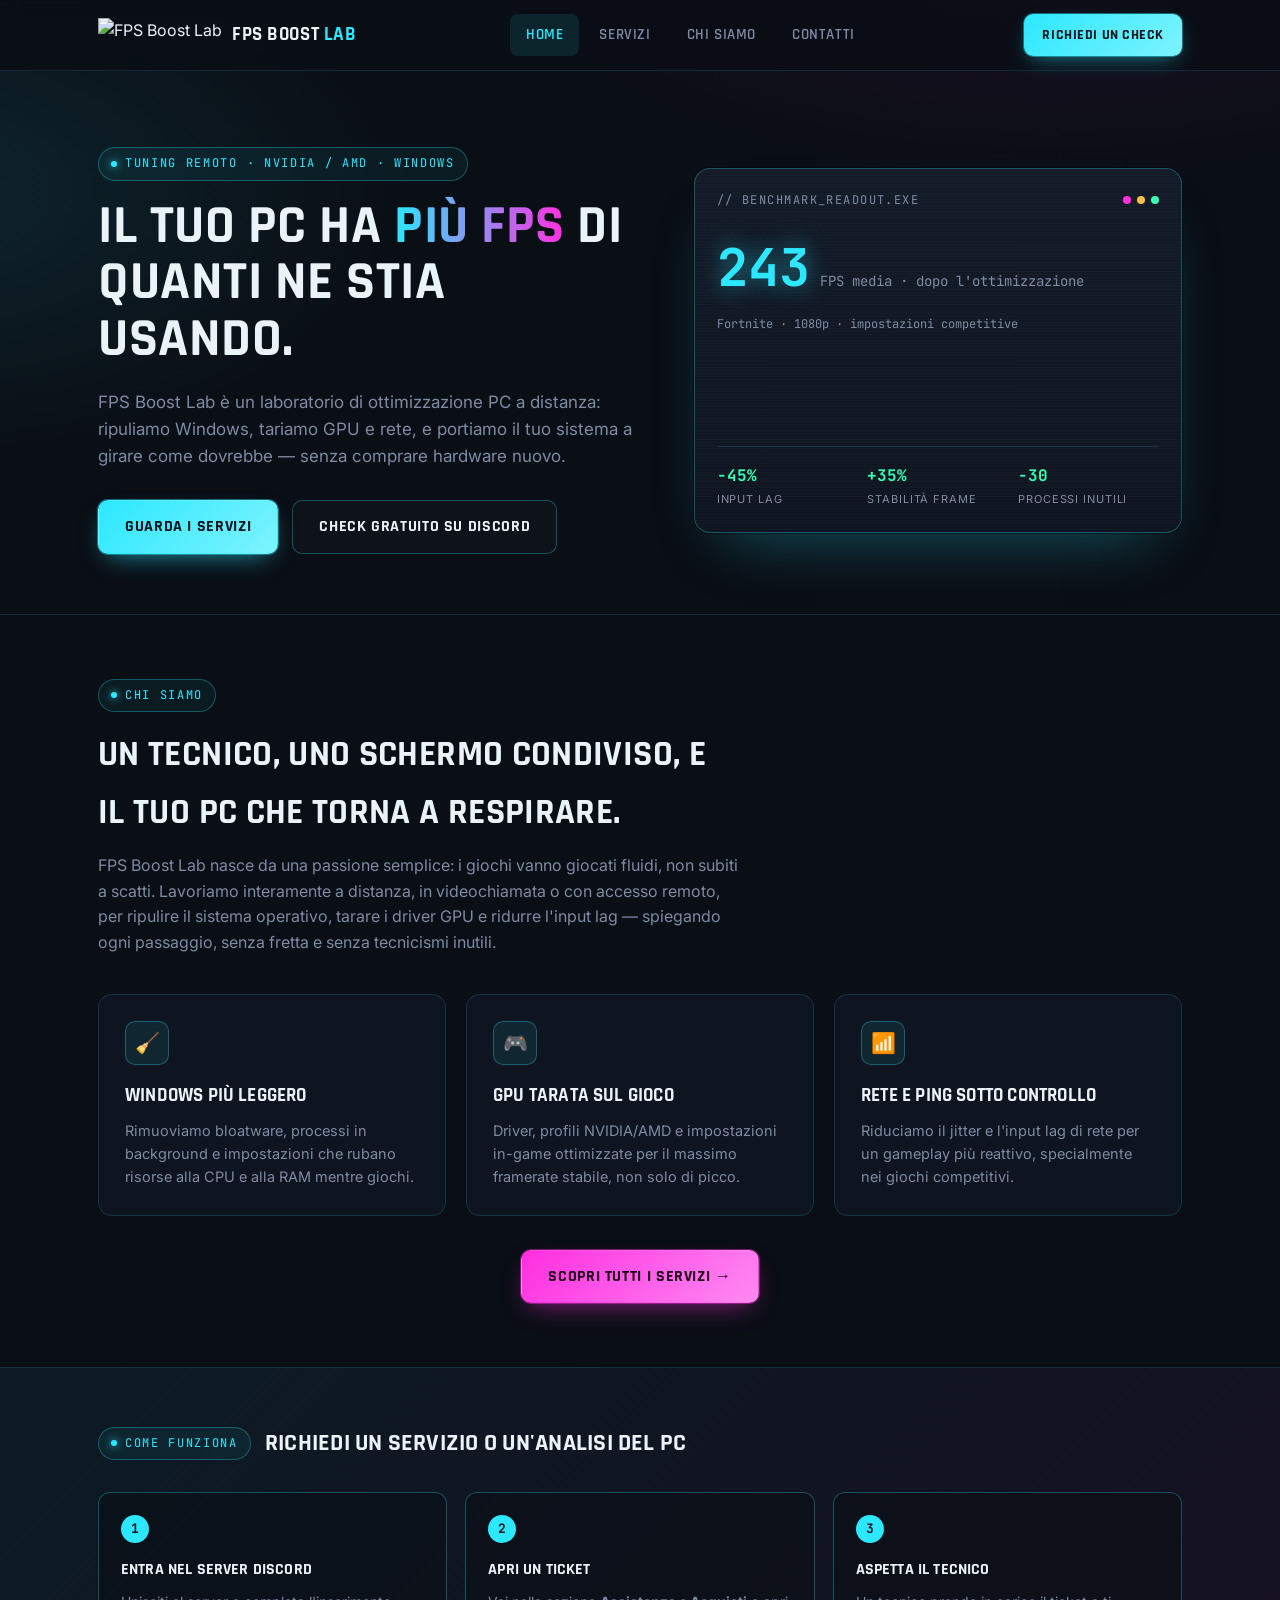
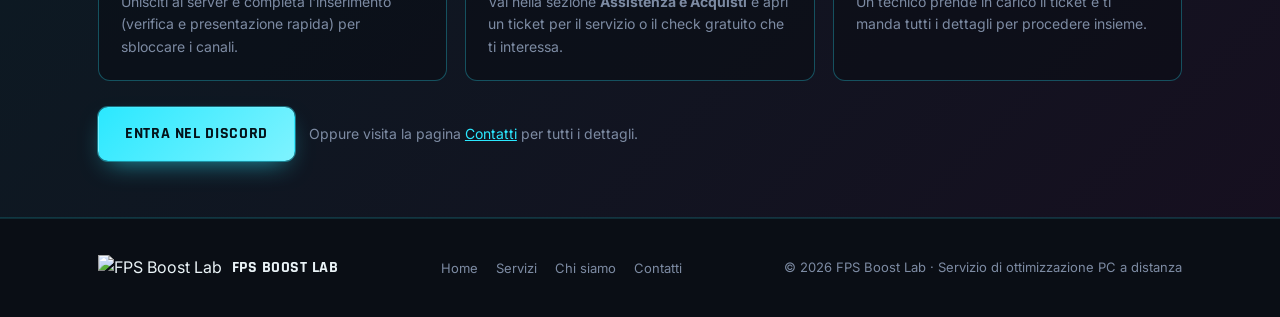
==== index.html @ 1800bc4c "Add files via upload" ====
<!DOCTYPE html>
<html lang="it">
<head>
<meta charset="UTF-8">
<meta name="viewport" content="width=device-width, initial-scale=1.0">
<title>FPS Boost Lab — Ottimizzazione PC per il gaming</title>
<meta name="description" content="Ottimizzazione PC professionale a distanza: più FPS, meno input lag, Windows pulito. Servizio via Discord.">
<link rel="stylesheet" href="style.css">
</head>
<body>

<header class="topbar">
  <div class="topbar-inner">
    <a href="index.html" class="brand">
      <img src="assets/logo.png" alt="FPS Boost Lab">
      <span class="brand-name">FPS Boost <span>Lab</span></span>
    </a>
    <nav class="mainnav">
      <ul>
        <li><a href="index.html" class="active">Home</a></li>
        <li><a href="servizi.html">Servizi</a></li>
        <li><a href="chi-siamo.html">Chi siamo</a></li>
        <li><a href="contatti.html">Contatti</a></li>
      </ul>
    </nav>
    <a class="nav-cta" href="contatti.html">Richiedi un check</a>
    <button class="burger" aria-label="Apri menu" aria-expanded="false">☰</button>
  </div>
</header>

<main>
  <section class="hero">
    <div class="wrap hero-grid">
      <div>
        <span class="eyebrow">Tuning remoto · NVIDIA / AMD · Windows</span>
        <h1>Il tuo PC ha <span class="grad">più FPS</span> di quanti ne stia usando.</h1>
        <p class="lead">FPS Boost Lab è un laboratorio di ottimizzazione PC a distanza: ripuliamo Windows, tariamo GPU e rete, e portiamo il tuo sistema a girare come dovrebbe — senza comprare hardware nuovo.</p>
        <div class="hero-actions">
          <a href="servizi.html" class="btn btn-primary">Guarda i servizi</a>
          <a href="contatti.html" class="btn btn-ghost">Check gratuito su Discord</a>
        </div>
      </div>

      <div class="hud">
        <div class="hud-head">
          <span class="hud-title">// benchmark_readout.exe</span>
          <div class="hud-dot"><span></span><span></span><span></span></div>
        </div>
        <div class="fps-readout">
          <span class="fps-num mono" data-fps-count="243">118</span>
          <span class="fps-unit">FPS media · dopo l'ottimizzazione</span>
        </div>
        <div class="fps-label">Fortnite · 1080p · impostazioni competitive</div>
        <div class="bars" aria-hidden="true">
          <i style="animation-delay:.0s"></i><i style="animation-delay:.1s"></i><i style="animation-delay:.2s"></i>
          <i style="animation-delay:.3s"></i><i style="animation-delay:.4s"></i><i style="animation-delay:.5s"></i>
          <i style="animation-delay:.6s"></i><i style="animation-delay:.7s"></i><i style="animation-delay:.8s"></i>
          <i style="animation-delay:.9s"></i><i style="animation-delay:1s"></i><i style="animation-delay:1.1s"></i>
        </div>
        <div class="hud-stats">
          <div><div class="v">-45%</div><div class="k">Input lag</div></div>
          <div><div class="v">+35%</div><div class="k">Stabilità frame</div></div>
          <div><div class="v">-30</div><div class="k">Processi inutili</div></div>
        </div>
      </div>
    </div>
  </section>

  <hr class="divider">

  <section>
    <div class="wrap">
      <div class="section-head">
        <span class="eyebrow">Chi siamo</span>
        <h2>Un tecnico, uno schermo condiviso, e il tuo PC che torna a respirare.</h2>
        <p>FPS Boost Lab nasce da una passione semplice: i giochi vanno giocati fluidi, non subiti a scatti. Lavoriamo interamente a distanza, in videochiamata o con accesso remoto, per ripulire il sistema operativo, tarare i driver GPU e ridurre l'input lag — spiegando ogni passaggio, senza fretta e senza tecnicismi inutili.</p>
      </div>

      <div class="grid grid-3">
        <div class="card">
          <div class="icon">🧹</div>
          <h3>Windows più leggero</h3>
          <p>Rimuoviamo bloatware, processi in background e impostazioni che rubano risorse alla CPU e alla RAM mentre giochi.</p>
        </div>
        <div class="card">
          <div class="icon">🎮</div>
          <h3>GPU tarata sul gioco</h3>
          <p>Driver, profili NVIDIA/AMD e impostazioni in-game ottimizzate per il massimo framerate stabile, non solo di picco.</p>
        </div>
        <div class="card">
          <div class="icon">📶</div>
          <h3>Rete e ping sotto controllo</h3>
          <p>Riduciamo il jitter e l'input lag di rete per un gameplay più reattivo, specialmente nei giochi competitivi.</p>
        </div>
      </div>

      <div style="margin-top:34px; text-align:center;">
        <a href="servizi.html" class="btn btn-magenta">Scopri tutti i servizi →</a>
      </div>
    </div>
  </section>
</main>

<section class="howto">
  <div class="wrap">
    <div class="howto-head">
      <span class="eyebrow">Come funziona</span>
      <h2>Richiedi un servizio o un'analisi del PC</h2>
    </div>
    <div class="howto-steps">
      <div class="howto-step">
        <div class="num">1</div>
        <h4>Entra nel server Discord</h4>
        <p>Unisciti al server e completa l'inserimento (verifica e presentazione rapida) per sbloccare i canali.</p>
      </div>
      <div class="howto-step">
        <div class="num">2</div>
        <h4>Apri un ticket</h4>
        <p>Vai nella sezione <strong>Assistenza e Acquisti</strong> e apri un ticket per il servizio o il check gratuito che ti interessa.</p>
      </div>
      <div class="howto-step">
        <div class="num">3</div>
        <h4>Aspetta il tecnico</h4>
        <p>Un tecnico prende in carico il ticket e ti manda tutti i dettagli per procedere insieme.</p>
      </div>
    </div>
    <div class="howto-cta">
      <a href="https://discord.gg/3msEmPQ2M" target="_blank" rel="noopener" class="btn btn-primary">Entra nel Discord</a>
      <p>Oppure visita la pagina <a href="contatti.html" style="color:var(--cyan)">Contatti</a> per tutti i dettagli.</p>
    </div>
  </div>
</section>

<footer class="site-footer">
  <div class="wrap footer-inner">
    <div class="footer-brand">
      <img src="assets/logo.png" alt="FPS Boost Lab">
      <span>FPS Boost Lab</span>
    </div>
    <ul class="footer-links">
      <li><a href="index.html">Home</a></li>
      <li><a href="servizi.html">Servizi</a></li>
      <li><a href="chi-siamo.html">Chi siamo</a></li>
      <li><a href="contatti.html">Contatti</a></li>
    </ul>
    <p>© 2026 FPS Boost Lab · Servizio di ottimizzazione PC a distanza</p>
  </div>
</footer>

<script src="script.js"></script>
</body>
</html>
---- style.css ----
/* ==========================================================================
   FPS BOOST LAB — design tokens
   Palette:  --bg #0a0e15 · --bg-panel #0f1520 · --bg-panel-2 #131b28
             --cyan #2be8ff · --magenta #ff2ee0 · --green #33ffb0 (benchmark "good")
             --text #eaf3f7 · --muted #7d8ba3 · --line rgba(43,232,255,.14)
   Type: display "Rajdhani" (angular/tech) · body "Inter" · data "JetBrains Mono"
   ========================================================================== */

@import url('https://fonts.googleapis.com/css2?family=Rajdhani:wght@500;600;700&family=Inter:wght@400;500;600&family=JetBrains+Mono:wght@400;500;700&display=swap');

:root{
  --bg:#0a0e15;
  --bg-panel:#0f1520;
  --bg-panel-2:#131b28;
  --cyan:#2be8ff;
  --magenta:#ff2ee0;
  --green:#33ffb0;
  --text:#eaf3f7;
  --muted:#7d8ba3;
  --line: rgba(43,232,255,.14);
  --line-strong: rgba(43,232,255,.3);
  --radius: 14px;
  --maxw: 1140px;
}

*{box-sizing:border-box;}
html{scroll-behavior:smooth;}
body{
  margin:0;
  background:
    radial-gradient(1100px 560px at 82% -8%, rgba(255,46,224,.10), transparent 60%),
    radial-gradient(900px 500px at -6% 10%, rgba(43,232,255,.10), transparent 55%),
    var(--bg);
  color:var(--text);
  font-family:'Inter', system-ui, sans-serif;
  line-height:1.6;
  -webkit-font-smoothing:antialiased;
}
h1,h2,h3,h4,.display{
  font-family:'Rajdhani', sans-serif;
  font-weight:700;
  letter-spacing:.01em;
  margin:0;
  text-transform:uppercase;
}
.mono{font-family:'JetBrains Mono', monospace;}
a{color:inherit;}
img{max-width:100%;display:block;}
:focus-visible{outline:2px solid var(--cyan); outline-offset:3px;}

.wrap{max-width:var(--maxw); margin:0 auto; padding:0 28px;}
.eyebrow{
  display:inline-flex; align-items:center; gap:8px;
  font-family:'JetBrains Mono', monospace;
  font-size:12px; letter-spacing:.14em; text-transform:uppercase;
  color:var(--cyan);
  border:1px solid var(--line-strong);
  background:rgba(43,232,255,.06);
  padding:6px 12px; border-radius:999px;
}
.eyebrow::before{content:''; width:6px; height:6px; border-radius:50%; background:var(--cyan); box-shadow:0 0 8px var(--cyan);}

/* ---------- top bar ---------- */
.topbar{
  position:sticky; top:0; z-index:50;
  background:rgba(10,14,21,.82);
  backdrop-filter: blur(10px);
  border-bottom:1px solid var(--line);
}
.topbar-inner{
  max-width:var(--maxw); margin:0 auto; padding:14px 28px;
  display:flex; align-items:center; justify-content:space-between; gap:20px;
}
.brand{display:flex; align-items:center; gap:10px; text-decoration:none;}
.brand img{height:34px; width:auto;}
.brand-name{font-family:'Rajdhani', sans-serif; font-weight:700; font-size:19px; letter-spacing:.03em; text-transform:uppercase;}
.brand-name span{color:var(--cyan);}

nav.mainnav ul{list-style:none; display:flex; gap:4px; margin:0; padding:0;}
nav.mainnav a{
  display:block; padding:9px 16px; border-radius:8px;
  font-family:'Rajdhani', sans-serif; font-weight:600; font-size:15px; letter-spacing:.04em;
  text-transform:uppercase; text-decoration:none; color:var(--muted);
  transition:color .15s ease, background .15s ease;
}
nav.mainnav a:hover{color:var(--text); background:rgba(43,232,255,.07);}
nav.mainnav a.active{color:var(--cyan); background:rgba(43,232,255,.1);}

.nav-cta{
  font-family:'Rajdhani', sans-serif; font-weight:700; font-size:14px; letter-spacing:.04em; text-transform:uppercase;
  color:#04121a; background:linear-gradient(135deg, var(--cyan), #7ef3ff);
  padding:10px 18px; border-radius:9px; text-decoration:none;
  box-shadow:0 0 0 1px rgba(43,232,255,.4), 0 8px 22px -8px rgba(43,232,255,.6);
  white-space:nowrap;
}
.nav-cta:hover{filter:brightness(1.08);}

.burger{display:none;}

/* ---------- buttons ---------- */
.btn{
  display:inline-flex; align-items:center; gap:10px;
  font-family:'Rajdhani', sans-serif; font-weight:700; font-size:16px; letter-spacing:.04em; text-transform:uppercase;
  padding:13px 26px; border-radius:10px; text-decoration:none; cursor:pointer; border:1px solid transparent;
}
.btn-primary{
  color:#04121a; background:linear-gradient(135deg, var(--cyan), #7ef3ff);
  box-shadow:0 0 0 1px rgba(43,232,255,.4), 0 10px 26px -10px rgba(43,232,255,.65);
}
.btn-primary:hover{filter:brightness(1.06); transform:translateY(-1px);}
.btn-ghost{
  color:var(--text); background:rgba(255,255,255,.02); border-color:var(--line-strong);
}
.btn-ghost:hover{background:rgba(43,232,255,.07); border-color:var(--cyan);}
.btn-magenta{
  color:#1a0316; background:linear-gradient(135deg, var(--magenta), #ff8af2);
  box-shadow:0 0 0 1px rgba(255,46,224,.4), 0 10px 26px -10px rgba(255,46,224,.6);
}
.btn-magenta:hover{filter:brightness(1.06); transform:translateY(-1px);}
.btn-block{width:100%; justify-content:center;}

/* ---------- hero ---------- */
.hero{padding:76px 0 60px;}
.hero-grid{display:grid; grid-template-columns:1.05fr .95fr; gap:56px; align-items:center;}
.hero h1{font-size:clamp(34px,5vw,54px); line-height:1.05; margin:18px 0 20px;}
.hero h1 .grad{
  background:linear-gradient(90deg, var(--cyan), var(--magenta));
  -webkit-background-clip:text; background-clip:text; color:transparent;
}
.hero p.lead{color:var(--muted); font-size:17px; max-width:52ch; margin-bottom:30px;}
.hero-actions{display:flex; gap:14px; flex-wrap:wrap;}

/* ---------- HUD benchmark panel (signature element) ---------- */
.hud{
  background:linear-gradient(180deg, var(--bg-panel-2), var(--bg-panel));
  border:1px solid var(--line-strong);
  border-radius:16px;
  padding:22px 22px 24px;
  position:relative;
  overflow:hidden;
  box-shadow:0 0 0 1px rgba(0,0,0,.4), 0 30px 60px -30px rgba(43,232,255,.35);
}
.hud::before{
  content:''; position:absolute; inset:0;
  background: repeating-linear-gradient( to bottom, rgba(255,255,255,.02) 0px, rgba(255,255,255,.02) 1px, transparent 1px, transparent 3px);
  pointer-events:none;
}
.hud-head{display:flex; align-items:center; justify-content:space-between; margin-bottom:16px;}
.hud-title{font-family:'JetBrains Mono'; font-size:12px; letter-spacing:.12em; color:var(--muted); text-transform:uppercase;}
.hud-dot{display:flex; gap:6px;}
.hud-dot span{width:8px; height:8px; border-radius:50%; background:#233246;}
.hud-dot span:nth-child(1){background:var(--magenta);}
.hud-dot span:nth-child(2){background:#f4c04a;}
.hud-dot span:nth-child(3){background:var(--green);}

.fps-readout{display:flex; align-items:baseline; gap:10px; margin-bottom:6px;}
.fps-num{font-family:'JetBrains Mono'; font-weight:700; font-size:52px; color:var(--cyan); text-shadow:0 0 22px rgba(43,232,255,.55);}
.fps-unit{font-family:'JetBrains Mono'; color:var(--muted); font-size:14px;}
.fps-label{font-family:'JetBrains Mono'; font-size:12px; color:var(--muted); margin-bottom:18px;}

.bars{display:flex; align-items:flex-end; gap:6px; height:74px; margin-bottom:20px;}
.bars i{
  flex:1; display:block; border-radius:3px 3px 0 0;
  background:linear-gradient(180deg, var(--cyan), rgba(43,232,255,.15));
  animation: rise 2.4s ease-in-out infinite alternate;
}
.bars i:nth-child(odd){background:linear-gradient(180deg, var(--magenta), rgba(255,46,224,.15)); animation-duration:2.8s;}
@keyframes rise{ from{ transform:scaleY(.35); } to{ transform:scaleY(1); } }
.bars i{transform-origin:bottom;}

.hud-stats{display:grid; grid-template-columns:repeat(3,1fr); gap:10px; border-top:1px solid var(--line); padding-top:16px;}
.hud-stats div{text-align:left;}
.hud-stats .v{font-family:'JetBrains Mono'; font-weight:700; color:var(--green); font-size:16px;}
.hud-stats .k{font-size:11px; color:var(--muted); text-transform:uppercase; letter-spacing:.08em; margin-top:2px;}

@media (prefers-reduced-motion: reduce){
  .bars i{animation:none; transform:scaleY(.8);}
}

/* ---------- section basics ---------- */
section{padding:64px 0;}
.section-head{max-width:640px; margin-bottom:38px;}
.section-head h2{font-size:clamp(26px,3.4vw,36px); margin-top:14px;}
.section-head p{color:var(--muted); margin-top:12px; font-size:16px;}

.divider{height:1px; background:var(--line); border:0; margin:0;}

/* ---------- cards ---------- */
.grid{display:grid; gap:20px;}
.grid-3{grid-template-columns:repeat(3,1fr);}
.grid-2{grid-template-columns:repeat(2,1fr);}

.card{
  background:var(--bg-panel);
  border:1px solid var(--line);
  border-radius:var(--radius);
  padding:26px;
  transition:border-color .15s ease, transform .15s ease, background .15s ease;
}
.card:hover{border-color:var(--line-strong); transform:translateY(-3px); background:var(--bg-panel-2);}
.card .icon{
  width:44px; height:44px; border-radius:10px;
  display:flex; align-items:center; justify-content:center;
  background:rgba(43,232,255,.08); border:1px solid var(--line-strong);
  margin-bottom:16px; font-size:20px;
}
.card h3{font-size:19px; margin-bottom:8px;}
.card p{color:var(--muted); font-size:14.5px; margin:0;}
.card .link{display:inline-flex; align-items:center; gap:6px; margin-top:16px; color:var(--cyan); font-family:'Rajdhani'; font-weight:700; text-transform:uppercase; font-size:14px; letter-spacing:.04em; text-decoration:none;}
.card .link:hover{text-decoration:underline;}

/* ---------- service cards (servizi page) ---------- */
.svc-card{
  background:var(--bg-panel);
  border:1px solid var(--line);
  border-radius:var(--radius);
  padding:28px;
  display:flex; flex-direction:column; gap:14px;
  position:relative;
}
.svc-card.featured{border-color:var(--magenta); box-shadow:0 0 0 1px rgba(255,46,224,.25), 0 20px 50px -30px rgba(255,46,224,.5);}
.svc-tag{
  position:absolute; top:-12px; right:20px;
  font-family:'JetBrains Mono'; font-size:11px; letter-spacing:.08em; text-transform:uppercase;
  background:linear-gradient(135deg, var(--magenta), #ff8af2); color:#1a0316;
  padding:5px 12px; border-radius:999px; font-weight:700;
}
.svc-top{display:flex; align-items:flex-start; justify-content:space-between; gap:14px;}
.svc-card h3{font-size:20px; line-height:1.25;}
.svc-price{font-family:'JetBrains Mono'; font-weight:700; color:var(--cyan); font-size:20px; white-space:nowrap;}
.svc-price small{color:var(--muted); font-weight:400; font-size:12px;}
.svc-card p{color:var(--muted); font-size:14.5px; margin:0;}
.svc-list{list-style:none; margin:4px 0 0; padding:0; display:flex; flex-direction:column; gap:8px;}
.svc-list li{font-size:13.5px; color:var(--text); display:flex; gap:8px; align-items:flex-start;}
.svc-list li::before{content:'▸'; color:var(--cyan); flex:none;}

/* ---------- how-to strip (footer note, all pages) ---------- */
.howto{
  background:linear-gradient(135deg, rgba(43,232,255,.06), rgba(255,46,224,.05));
  border-top:1px solid var(--line); border-bottom:1px solid var(--line);
  padding:56px 0;
}
.howto-head{display:flex; align-items:center; gap:14px; margin-bottom:30px; flex-wrap:wrap;}
.howto-head h2{font-size:24px;}
.howto-steps{display:grid; grid-template-columns:repeat(3,1fr); gap:18px;}
.howto-step{
  background:rgba(10,14,21,.55); border:1px solid var(--line-strong); border-radius:12px; padding:22px;
  position:relative;
}
.howto-step .num{
  font-family:'JetBrains Mono'; font-weight:700; font-size:13px; color:#04121a;
  background:var(--cyan); width:28px; height:28px; border-radius:50%;
  display:flex; align-items:center; justify-content:center; margin-bottom:14px;
}
.howto-step h4{font-size:16px; margin-bottom:8px;}
.howto-step p{color:var(--muted); font-size:14px; margin:0;}
.howto-cta{margin-top:26px; display:flex; gap:14px; align-items:center; flex-wrap:wrap;}
.howto-cta p{color:var(--muted); font-size:14px; margin:0;}

/* ---------- footer ---------- */
footer.site-footer{padding:36px 0; border-top:1px solid var(--line);}
.footer-inner{display:flex; align-items:center; justify-content:space-between; gap:20px; flex-wrap:wrap;}
.footer-brand{display:flex; align-items:center; gap:10px;}
.footer-brand img{height:26px;}
.footer-brand span{font-family:'Rajdhani'; font-weight:700; letter-spacing:.03em; text-transform:uppercase;}
footer.site-footer p{color:var(--muted); font-size:13px; margin:0;}
.footer-links{display:flex; gap:18px; list-style:none; margin:0; padding:0;}
.footer-links a{font-size:13px; color:var(--muted); text-decoration:none;}
.footer-links a:hover{color:var(--cyan);}

/* ---------- chi siamo page ---------- */
.about-grid{display:grid; grid-template-columns:.9fr 1.1fr; gap:52px; align-items:start;}
.about-emblem{
  background:radial-gradient(circle at 30% 20%, rgba(43,232,255,.14), transparent 60%), var(--bg-panel);
  border:1px solid var(--line-strong); border-radius:18px; padding:40px; text-align:center;
}
.about-emblem img{width:100%; max-width:220px; margin:0 auto 18px;}
.about-emblem .role{font-family:'JetBrains Mono'; font-size:12px; color:var(--cyan); letter-spacing:.1em; text-transform:uppercase;}
.about-emblem h3{margin-top:8px; font-size:22px;}
.about-body p{color:var(--muted); font-size:16px; margin-bottom:18px;}
.about-body strong{color:var(--text);}
.values{display:grid; grid-template-columns:repeat(3,1fr); gap:16px; margin-top:30px;}
.values .card{padding:20px;}

/* ---------- contatti page ---------- */
.discord-card{
  background:linear-gradient(160deg, rgba(88,101,242,.14), var(--bg-panel));
  border:1px solid rgba(88,101,242,.4);
  border-radius:18px; padding:40px; text-align:center;
}
.discord-card .icon-lg{
  width:64px; height:64px; border-radius:16px; margin:0 auto 18px;
  display:flex; align-items:center; justify-content:center; font-size:30px;
  background:rgba(88,101,242,.18); border:1px solid rgba(88,101,242,.5);
}
.discord-card h3{font-size:24px; margin-bottom:10px;}
.discord-card p{color:var(--muted); max-width:46ch; margin:0 auto 22px;}
.contact-alt{display:grid; grid-template-columns:repeat(2,1fr); gap:20px; margin-top:26px;}

/* ---------- responsive ---------- */
@media (max-width: 880px){
  .hero-grid{grid-template-columns:1fr; gap:40px;}
  .grid-3{grid-template-columns:1fr 1fr;}
  .about-grid{grid-template-columns:1fr;}
  .values{grid-template-columns:1fr;}
  .howto-steps{grid-template-columns:1fr;}
  .contact-alt{grid-template-columns:1fr;}
}
@media (max-width: 680px){
  nav.mainnav{position:fixed; top:64px; left:0; right:0; bottom:0; background:var(--bg); padding:20px 28px; transform:translateX(100%); transition:transform .2s ease; z-index:49; border-top:1px solid var(--line);}
  nav.mainnav.open{transform:translateX(0);}
  nav.mainnav ul{flex-direction:column; gap:2px;}
  nav.mainnav a{font-size:20px; padding:14px 10px;}
  .burger{display:flex; align-items:center; justify-content:center; width:40px; height:40px; border-radius:8px; border:1px solid var(--line-strong); background:transparent; color:var(--text); cursor:pointer;}
  .nav-cta{display:none;}
  .grid-3, .grid-2{grid-template-columns:1fr;}
  .hero{padding:48px 0 40px;}
}
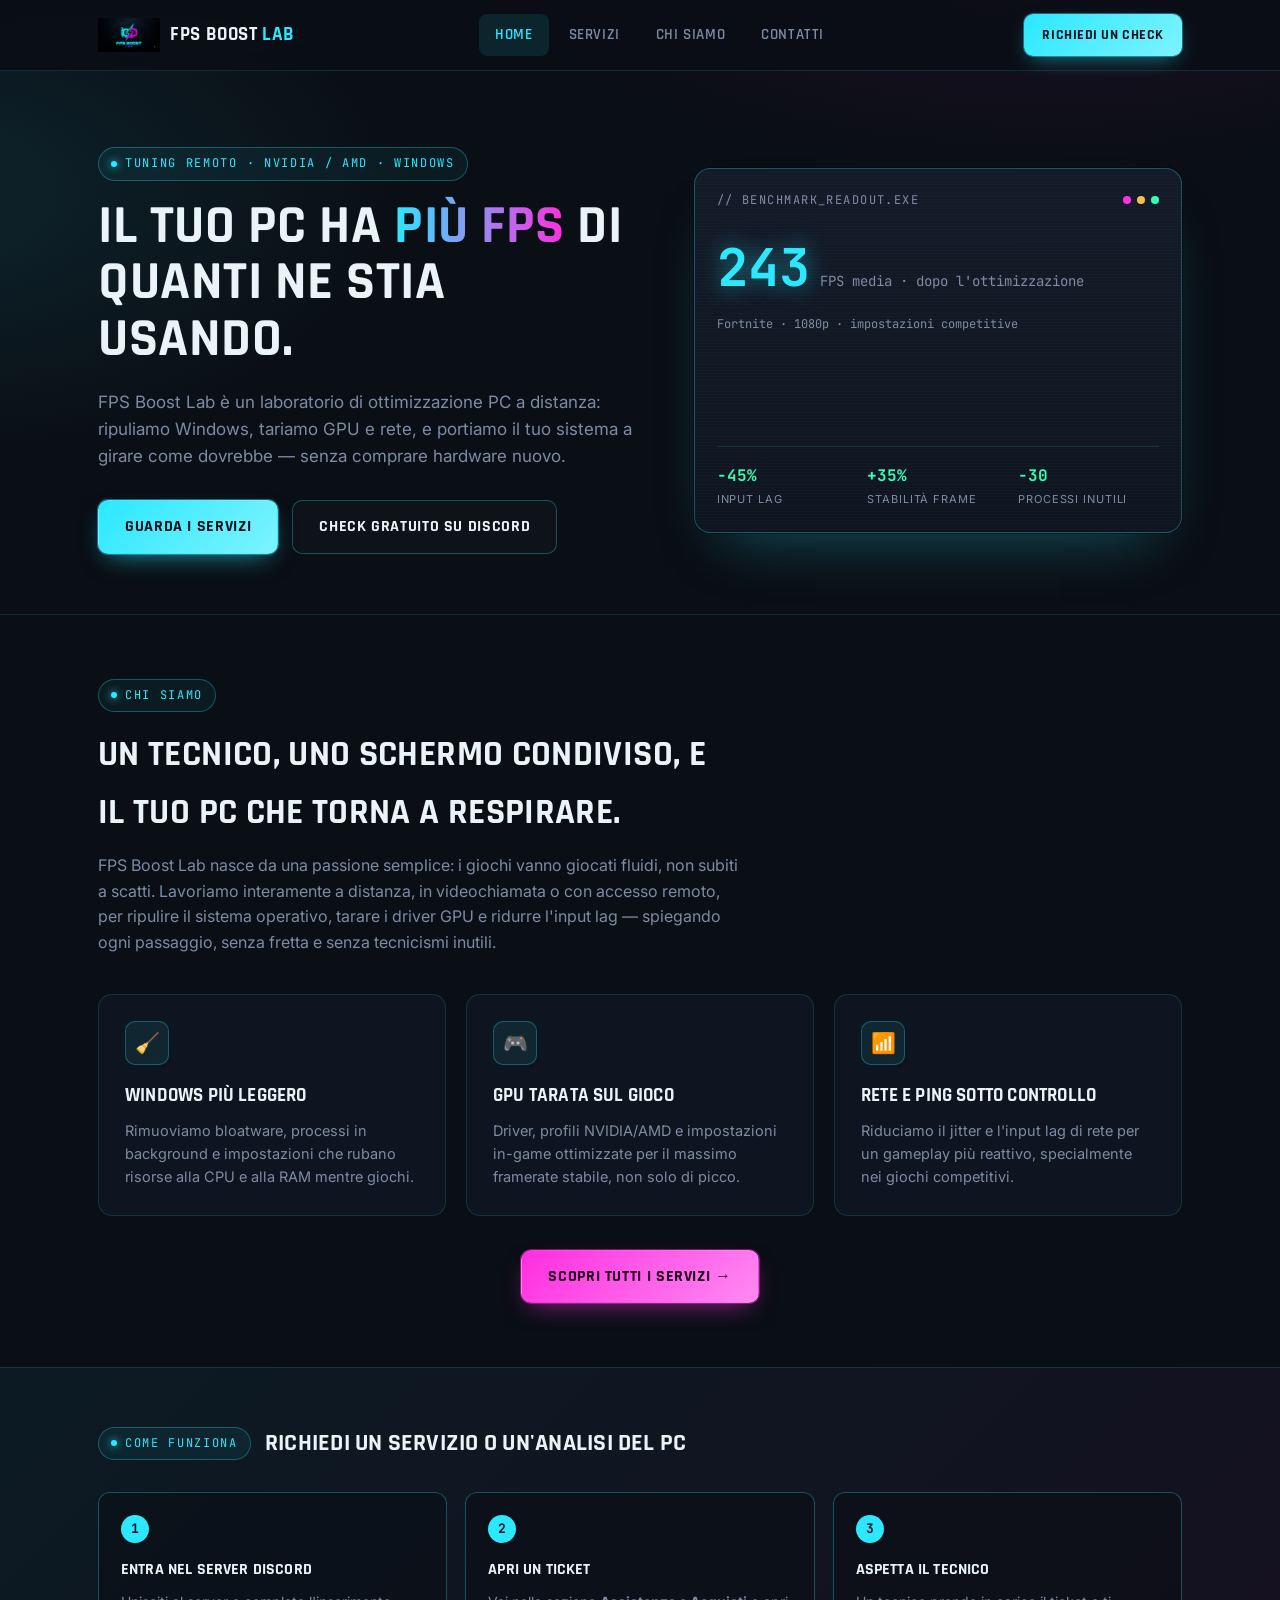
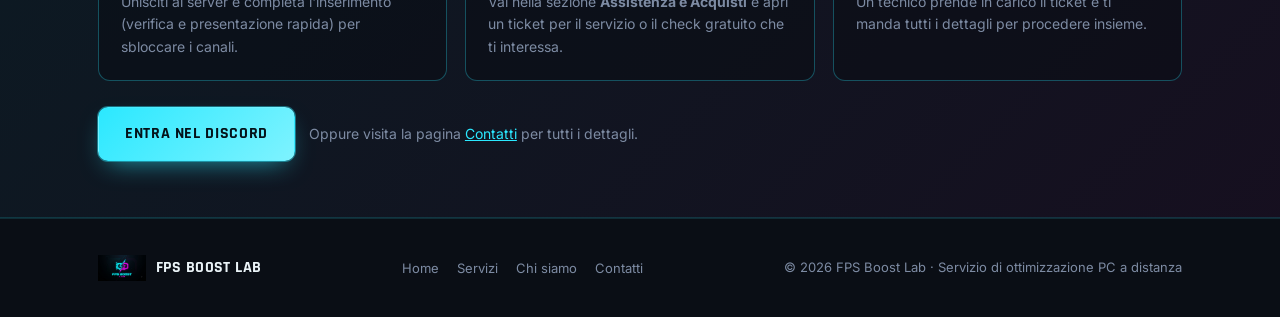
==== commit 9752e8f7: "Add files via upload" ====
--- a/index.html
+++ b/index.html
@@ -12,7 +12,7 @@
 <header class="topbar">
   <div class="topbar-inner">
     <a href="index.html" class="brand">
-      <img src="assets/logo.png" alt="FPS Boost Lab">
+      <img src="logo.png" alt="FPS Boost Lab">
       <span class="brand-name">FPS Boost <span>Lab</span></span>
     </a>
     <nav class="mainnav">
@@ -134,7 +134,7 @@
 <footer class="site-footer">
   <div class="wrap footer-inner">
     <div class="footer-brand">
-      <img src="assets/logo.png" alt="FPS Boost Lab">
+      <img src="logo.png" alt="FPS Boost Lab">
       <span>FPS Boost Lab</span>
     </div>
     <ul class="footer-links">
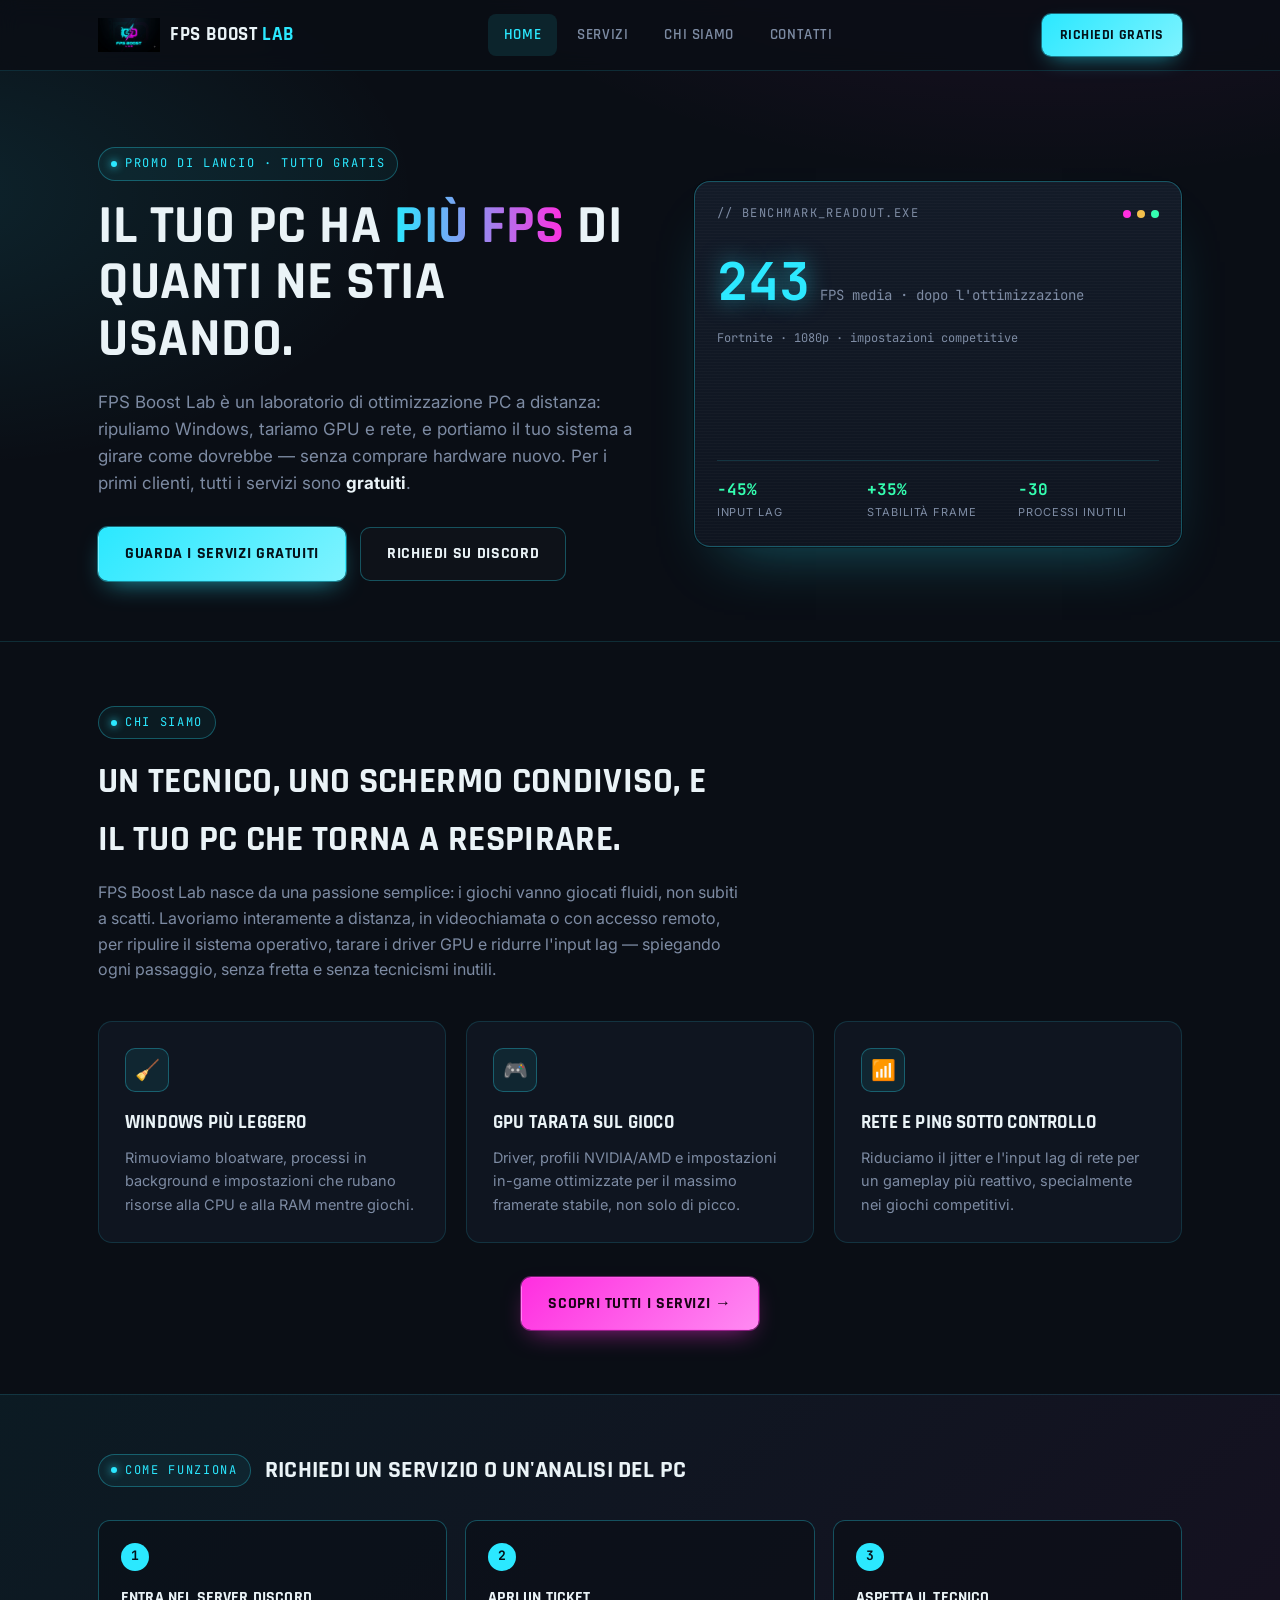
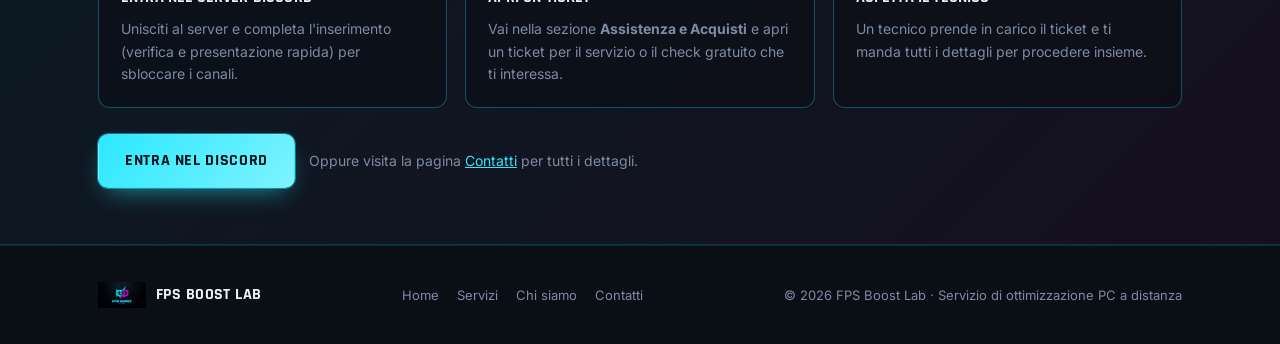
==== commit 2e5ae084: "Add files via upload" ====
--- a/index.html
+++ b/index.html
@@ -23,7 +23,7 @@
         <li><a href="contatti.html">Contatti</a></li>
       </ul>
     </nav>
-    <a class="nav-cta" href="contatti.html">Richiedi un check</a>
+    <a class="nav-cta" href="contatti.html">Richiedi gratis</a>
     <button class="burger" aria-label="Apri menu" aria-expanded="false">☰</button>
   </div>
 </header>
@@ -32,12 +32,12 @@
   <section class="hero">
     <div class="wrap hero-grid">
       <div>
-        <span class="eyebrow">Tuning remoto · NVIDIA / AMD · Windows</span>
+        <span class="eyebrow">Promo di lancio · tutto gratis</span>
         <h1>Il tuo PC ha <span class="grad">più FPS</span> di quanti ne stia usando.</h1>
-        <p class="lead">FPS Boost Lab è un laboratorio di ottimizzazione PC a distanza: ripuliamo Windows, tariamo GPU e rete, e portiamo il tuo sistema a girare come dovrebbe — senza comprare hardware nuovo.</p>
+        <p class="lead">FPS Boost Lab è un laboratorio di ottimizzazione PC a distanza: ripuliamo Windows, tariamo GPU e rete, e portiamo il tuo sistema a girare come dovrebbe — senza comprare hardware nuovo. Per i primi clienti, tutti i servizi sono <strong style="color:var(--text)">gratuiti</strong>.</p>
         <div class="hero-actions">
-          <a href="servizi.html" class="btn btn-primary">Guarda i servizi</a>
-          <a href="contatti.html" class="btn btn-ghost">Check gratuito su Discord</a>
+          <a href="servizi.html" class="btn btn-primary">Guarda i servizi gratuiti</a>
+          <a href="contatti.html" class="btn btn-ghost">Richiedi su Discord</a>
         </div>
       </div>
 
